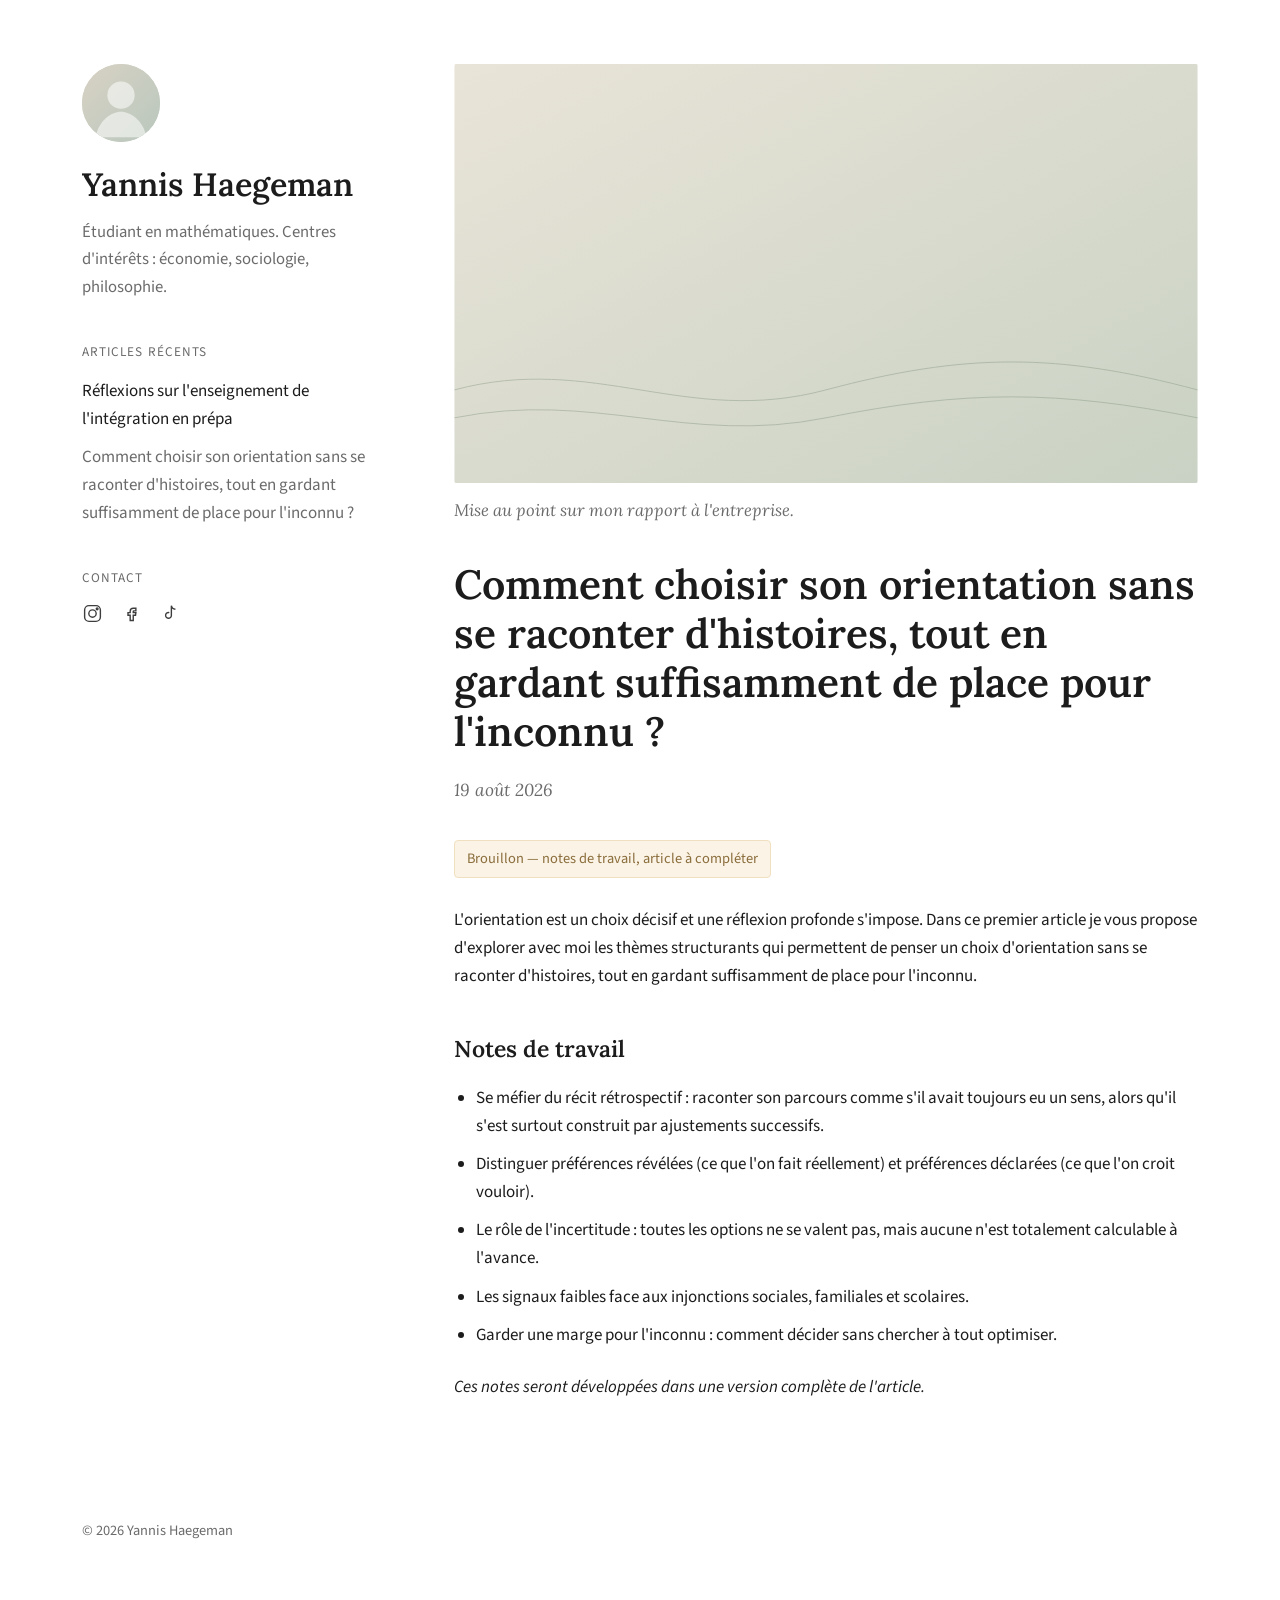
==== articles/comment-choisir-son-orientation.html @ 09762b98 "Version initiale du blog (aperçu fonctionnel, 2 articles en brouillon)" ====
<!DOCTYPE html>
<html lang="fr">
<head>
<meta charset="UTF-8">
<title>Comment choisir son orientation sans se raconter d'histoires — Yannis Haegeman</title>
<meta name="viewport" content="width=device-width, initial-scale=1">
<meta name="description" content="L'orientation est un choix décisif et une réflexion profonde s'impose.">
<link rel="preconnect" href="https://fonts.googleapis.com">
<link rel="preconnect" href="https://fonts.gstatic.com" crossorigin>
<link href="https://fonts.googleapis.com/css2?family=Lora:ital,wght@0,400;0,500;0,600;1,400&family=Source+Sans+3:wght@400;500&display=swap" rel="stylesheet">
<link rel="stylesheet" href="/assets/css/style.css">
</head>
<body>
<div class="layout">

  <aside class="sidebar">
    <div class="avatar"><img src="/assets/img/avatar-placeholder.svg" alt="Photo de Yannis Haegeman"></div>
    <h1>Yannis Haegeman</h1>
    <p class="bio">Étudiant en mathématiques. Centres d'intérêts : économie, sociologie, philosophie.</p>

    <p class="section-label">Articles récents</p>
    <ul class="post-list">
      <li><a href="/articles/reflexions-integration-prepa">Réflexions sur l'enseignement de l'intégration en prépa</a></li>
      <li><a href="/articles/comment-choisir-son-orientation" class="current">Comment choisir son orientation sans se raconter d'histoires, tout en gardant suffisamment de place pour l'inconnu ?</a></li>
    </ul>

    <p class="section-label">Contact</p>
    <div class="contact-icons">
      <a href="#" aria-label="Instagram">
        <svg viewBox="0 0 24 24" fill="none" stroke="currentColor" stroke-width="1.6"><rect x="3" y="3" width="18" height="18" rx="5"/><circle cx="12" cy="12" r="4.2"/><circle cx="17.3" cy="6.7" r="1"/></svg>
      </a>
      <a href="#" aria-label="Facebook">
        <svg viewBox="0 0 24 24" fill="none" stroke="currentColor" stroke-width="1.6"><path d="M14 9h3V6h-3c-2 0-3.5 1.5-3.5 3.5V11H8v3h2.5v6H14v-6h2.6l.4-3H14V9.8c0-.5.3-.8.8-.8Z"/></svg>
      </a>
      <a href="#" aria-label="TikTok">
        <svg viewBox="0 0 24 24" fill="none" stroke="currentColor" stroke-width="1.6"><path d="M13 3v11.2a3.3 3.3 0 1 1-2.4-3.2M13 3c.4 2.4 2.1 4 4.6 4.2"/></svg>
      </a>
    </div>
  </aside>

  <main class="content">
    <div class="hero"><img src="/assets/img/hero-orientation.svg" alt=""></div>
    <p class="hero-caption">Mise au point sur mon rapport à l'entreprise.</p>

    <h2 class="post-title">Comment choisir son orientation sans se raconter d'histoires, tout en gardant suffisamment de place pour l'inconnu&nbsp;?</h2>
    <p class="post-date">19 août 2026</p>

    <span class="draft-note">Brouillon — notes de travail, article à compléter</span>

    <div class="post-body">
      <p>L'orientation est un choix décisif et une réflexion profonde s'impose. Dans ce premier article je vous propose d'explorer avec moi les thèmes structurants qui permettent de penser un choix d'orientation sans se raconter d'histoires, tout en gardant suffisamment de place pour l'inconnu.</p>

      <h3>Notes de travail</h3>
      <ul>
        <li>Se méfier du récit rétrospectif : raconter son parcours comme s'il avait toujours eu un sens, alors qu'il s'est surtout construit par ajustements successifs.</li>
        <li>Distinguer préférences révélées (ce que l'on fait réellement) et préférences déclarées (ce que l'on croit vouloir).</li>
        <li>Le rôle de l'incertitude : toutes les options ne se valent pas, mais aucune n'est totalement calculable à l'avance.</li>
        <li>Les signaux faibles face aux injonctions sociales, familiales et scolaires.</li>
        <li>Garder une marge pour l'inconnu : comment décider sans chercher à tout optimiser.</li>
      </ul>

      <p><em>Ces notes seront développées dans une version complète de l'article.</em></p>
    </div>
  </main>

</div>

<footer class="site-footer">© 2026 Yannis Haegeman</footer>
</body>
</html>
---- assets/css/style.css ----
/* ---------------------------------------------------------
   Blog de Yannis Haegeman — feuille de style partagée
   --------------------------------------------------------- */

:root {
  --text: #1c1c1c;
  --text-muted: #6b6b6b;
  --border: #e6e3dd;
  --bg: #ffffff;
  --bg-sidebar: #fbfaf8;
  --accent: #1c1c1c;
  --max-width: 1180px;
  --sidebar-width: 300px;
  --serif: "Lora", Georgia, "Times New Roman", serif;
  --sans: "Source Sans 3", -apple-system, BlinkMacSystemFont, "Segoe UI", sans-serif;
}

* { box-sizing: border-box; }

html, body {
  margin: 0;
  padding: 0;
  background: var(--bg);
  color: var(--text);
  font-family: var(--sans);
  font-size: 17px;
  line-height: 1.65;
  -webkit-font-smoothing: antialiased;
}

a { color: inherit; text-decoration: none; }
a:hover { text-decoration: underline; }

img { max-width: 100%; display: block; }

.layout {
  max-width: var(--max-width);
  margin: 0 auto;
  padding: 64px 32px 96px;
  display: grid;
  grid-template-columns: var(--sidebar-width) 1fr;
  gap: 72px;
  align-items: start;
}

/* ---------- Sidebar ---------- */

.sidebar {
  position: sticky;
  top: 64px;
}

.sidebar .avatar {
  width: 78px;
  height: 78px;
  border-radius: 50%;
  overflow: hidden;
  background: linear-gradient(135deg, #d8d2c4, #b9c7bd);
  margin-bottom: 24px;
}

.sidebar .avatar img {
  width: 100%;
  height: 100%;
  object-fit: cover;
}

.sidebar h1 {
  font-family: var(--serif);
  font-weight: 600;
  font-size: 1.9rem;
  margin: 0 0 14px;
  line-height: 1.2;
}

.sidebar .bio {
  color: var(--text-muted);
  font-size: 0.98rem;
  margin: 0 0 40px;
}

.sidebar .section-label {
  text-transform: uppercase;
  letter-spacing: 0.08em;
  font-size: 0.78rem;
  color: var(--text-muted);
  margin: 0 0 14px;
}

.sidebar .post-list {
  list-style: none;
  margin: 0 0 40px;
  padding: 0;
}

.sidebar .post-list li {
  margin-bottom: 10px;
}

.sidebar .post-list a {
  font-size: 1rem;
  border-bottom: 1px solid transparent;
}

.sidebar .post-list a:hover {
  text-decoration: none;
  border-bottom-color: var(--text);
}

.sidebar .post-list a.current {
  color: var(--text-muted);
  pointer-events: none;
}

.sidebar .contact-icons {
  display: flex;
  gap: 18px;
}

.sidebar .contact-icons a {
  color: var(--text);
  opacity: 0.85;
}

.sidebar .contact-icons a:hover {
  opacity: 1;
}

.sidebar .contact-icons svg {
  width: 21px;
  height: 21px;
  display: block;
}

/* ---------- Content ---------- */

.content .hero {
  width: 100%;
  aspect-ratio: 16 / 9;
  border-radius: 2px;
  margin-bottom: 14px;
  overflow: hidden;
}

.content .hero img {
  width: 100%;
  height: 100%;
  object-fit: cover;
}

.content .hero-caption {
  font-family: var(--serif);
  font-style: italic;
  color: var(--text-muted);
  font-size: 0.98rem;
  margin: 0 0 36px;
}

.content .eyebrow {
  text-transform: uppercase;
  letter-spacing: 0.08em;
  font-size: 0.78rem;
  color: var(--text-muted);
  margin: 0 0 16px;
}

.content h2.post-title {
  font-family: var(--serif);
  font-weight: 600;
  font-size: 2.4rem;
  line-height: 1.2;
  margin: 0 0 20px;
}

.content .post-date {
  font-family: var(--serif);
  font-style: italic;
  color: var(--text-muted);
  font-size: 1.02rem;
  margin: 0 0 36px;
}

.content .post-body p {
  margin: 0 0 22px;
}

.content .post-body h3 {
  font-family: var(--serif);
  font-size: 1.35rem;
  font-weight: 600;
  margin: 40px 0 16px;
}

.content .post-body ul,
.content .post-body ol {
  margin: 0 0 24px;
  padding-left: 22px;
}

.content .post-body li {
  margin-bottom: 10px;
}

.content .draft-note {
  display: inline-block;
  font-size: 0.85rem;
  color: #8a6d3b;
  background: #fbf3e6;
  border: 1px solid #f0e0c0;
  padding: 6px 12px;
  border-radius: 4px;
  margin-bottom: 28px;
}

.content .post-list-full {
  list-style: none;
  margin: 0;
  padding: 0;
}

.content .post-list-full li {
  padding: 22px 0;
  border-bottom: 1px solid var(--border);
}

.content .post-list-full li:first-child {
  padding-top: 0;
}

.content .post-list-full h3 {
  font-family: var(--serif);
  font-weight: 600;
  font-size: 1.5rem;
  margin: 0 0 8px;
}

.content .post-list-full .excerpt {
  color: var(--text-muted);
  margin: 8px 0 0;
}

footer.site-footer {
  max-width: var(--max-width);
  margin: 0 auto;
  padding: 0 32px 64px;
  color: var(--text-muted);
  font-size: 0.85rem;
}

/* ---------- Responsive ---------- */

@media (max-width: 820px) {
  .layout {
    grid-template-columns: 1fr;
    gap: 40px;
    padding: 40px 20px 72px;
  }
  .sidebar { position: static; }
  .content h2.post-title { font-size: 1.9rem; }
}
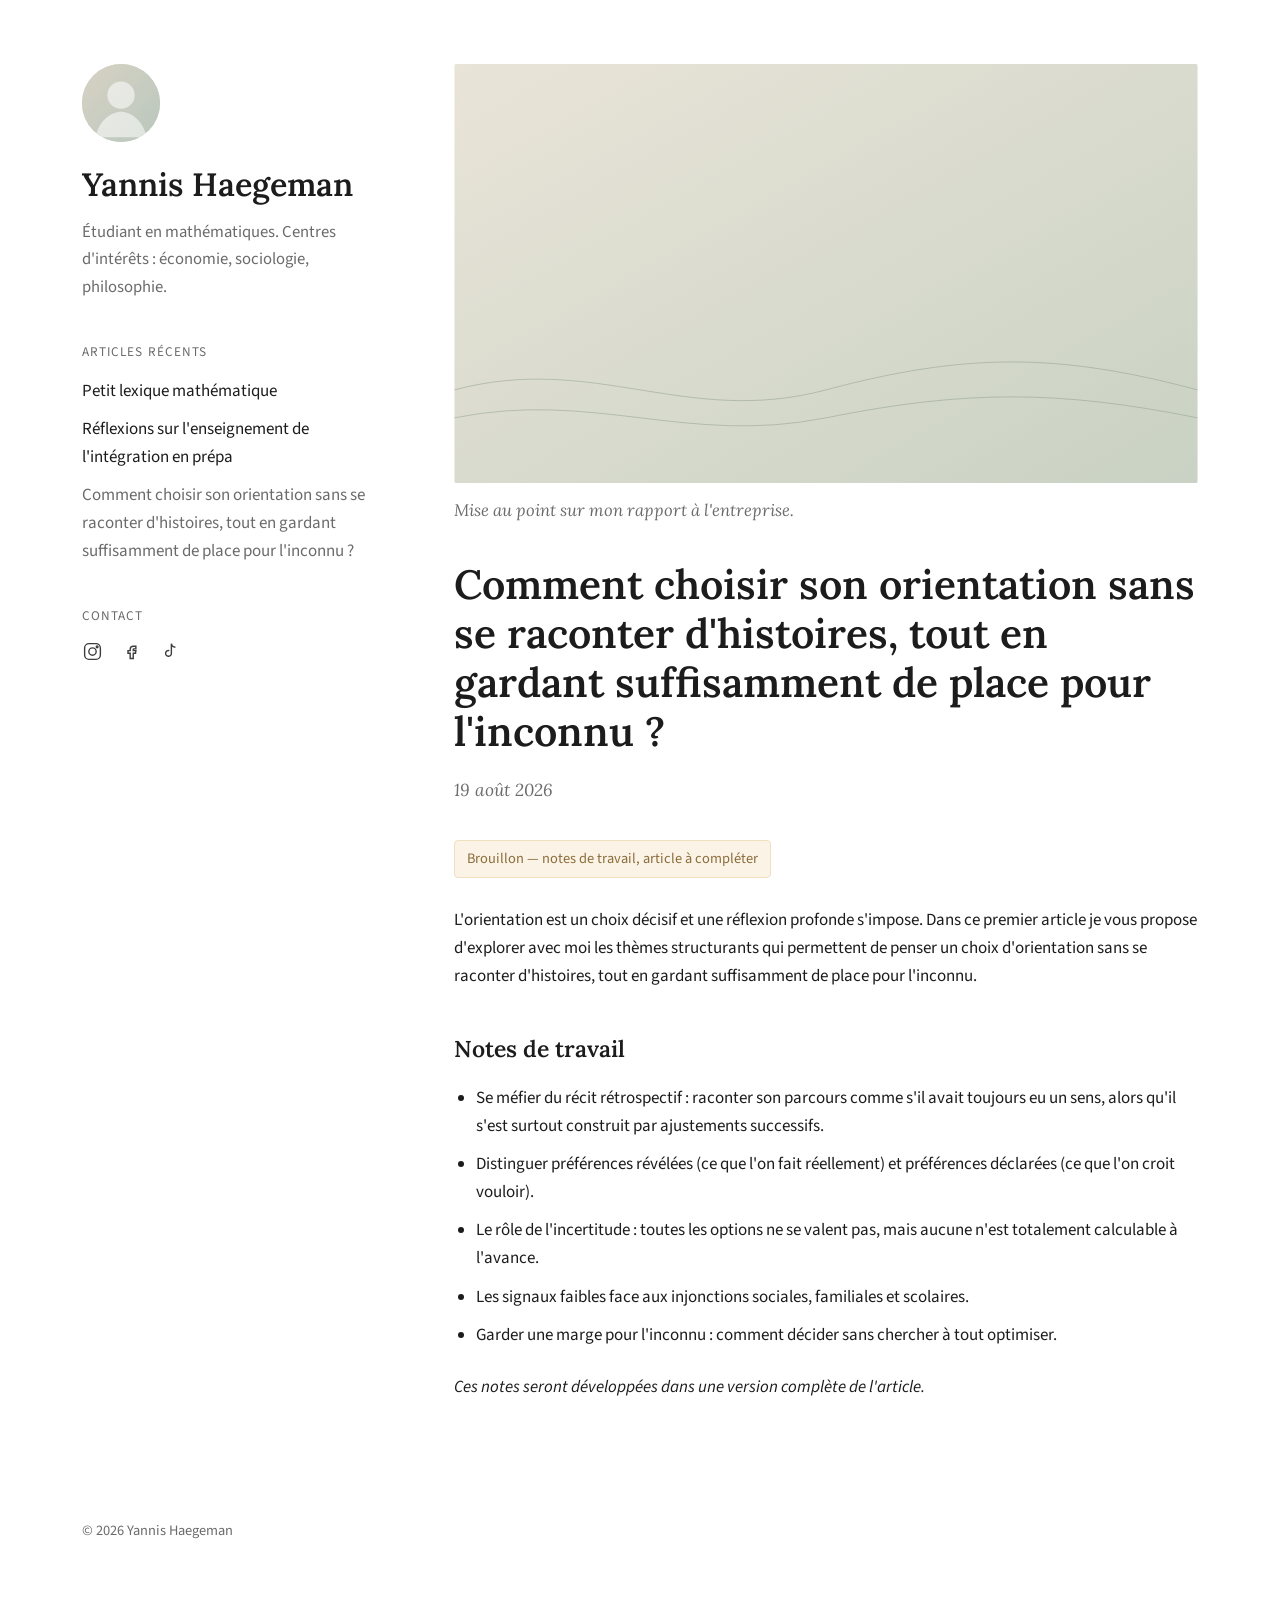
==== commit 9716aecd: "Ajoute l'article 'Petit lexique mathématique' (bulles cliquables) et met à jour la navigation" ====
--- a/articles/comment-choisir-son-orientation.html
+++ b/articles/comment-choisir-son-orientation.html
@@ -20,6 +20,7 @@
 
     <p class="section-label">Articles récents</p>
     <ul class="post-list">
+      <li><a href="/articles/lexique-mathematique">Petit lexique mathématique</a></li>
       <li><a href="/articles/reflexions-integration-prepa">Réflexions sur l'enseignement de l'intégration en prépa</a></li>
       <li><a href="/articles/comment-choisir-son-orientation" class="current">Comment choisir son orientation sans se raconter d'histoires, tout en gardant suffisamment de place pour l'inconnu ?</a></li>
     </ul>
--- a/assets/css/style.css
+++ b/assets/css/style.css
@@ -258,3 +258,116 @@
   .sidebar { position: static; }
   .content h2.post-title { font-size: 1.9rem; }
 }
+
+/* ---------- Lexique / bulles ---------- */
+
+.lexique-intro {
+  font-family: var(--serif);
+  font-style: italic;
+  color: var(--text-muted);
+  font-size: 1.05rem;
+  margin: 0 0 40px;
+  max-width: 46em;
+}
+
+.bubble-grid {
+  display: flex;
+  flex-wrap: wrap;
+  gap: 14px;
+  margin: 0 0 24px;
+  padding: 0;
+  list-style: none;
+}
+
+.bubble {
+  font-family: var(--serif);
+  font-weight: 600;
+  font-size: 1.05rem;
+  color: var(--text);
+  background: var(--bg-sidebar);
+  border: 1px solid var(--border);
+  border-radius: 999px;
+  padding: 12px 24px;
+  cursor: pointer;
+  transition: transform 0.15s ease, background 0.15s ease, box-shadow 0.15s ease;
+  -webkit-tap-highlight-color: transparent;
+}
+
+.bubble:hover,
+.bubble:focus-visible {
+  background: #f1efe7;
+  transform: translateY(-2px);
+  box-shadow: 0 6px 16px rgba(28, 28, 28, 0.08);
+  outline: none;
+}
+
+.bubble-overlay {
+  position: fixed;
+  inset: 0;
+  background: rgba(20, 19, 16, 0.55);
+  display: flex;
+  align-items: center;
+  justify-content: center;
+  padding: 24px;
+  opacity: 0;
+  pointer-events: none;
+  transition: opacity 0.2s ease;
+  z-index: 100;
+}
+
+.bubble-overlay.is-active {
+  opacity: 1;
+  pointer-events: auto;
+}
+
+.bubble-card {
+  position: relative;
+  background: #fffdf9;
+  width: 100%;
+  max-width: 560px;
+  border-radius: 22px;
+  padding: 48px 44px;
+  box-shadow: 0 30px 70px rgba(0, 0, 0, 0.28);
+  transform: scale(0.9) translateY(10px);
+  transition: transform 0.22s ease;
+}
+
+.bubble-overlay.is-active .bubble-card {
+  transform: scale(1) translateY(0);
+}
+
+.bubble-card .bubble-close {
+  position: absolute;
+  top: 18px;
+  right: 20px;
+  border: none;
+  background: none;
+  font-size: 1.6rem;
+  line-height: 1;
+  color: var(--text-muted);
+  cursor: pointer;
+  padding: 4px 8px;
+}
+
+.bubble-card .bubble-close:hover {
+  color: var(--text);
+}
+
+.bubble-card h3 {
+  font-family: var(--serif);
+  font-weight: 600;
+  font-size: 2.1rem;
+  margin: 0 0 20px;
+  line-height: 1.15;
+}
+
+.bubble-card p {
+  font-size: 1.15rem;
+  line-height: 1.6;
+  margin: 0;
+}
+
+@media (max-width: 600px) {
+  .bubble-card { padding: 36px 26px; }
+  .bubble-card h3 { font-size: 1.7rem; }
+}
